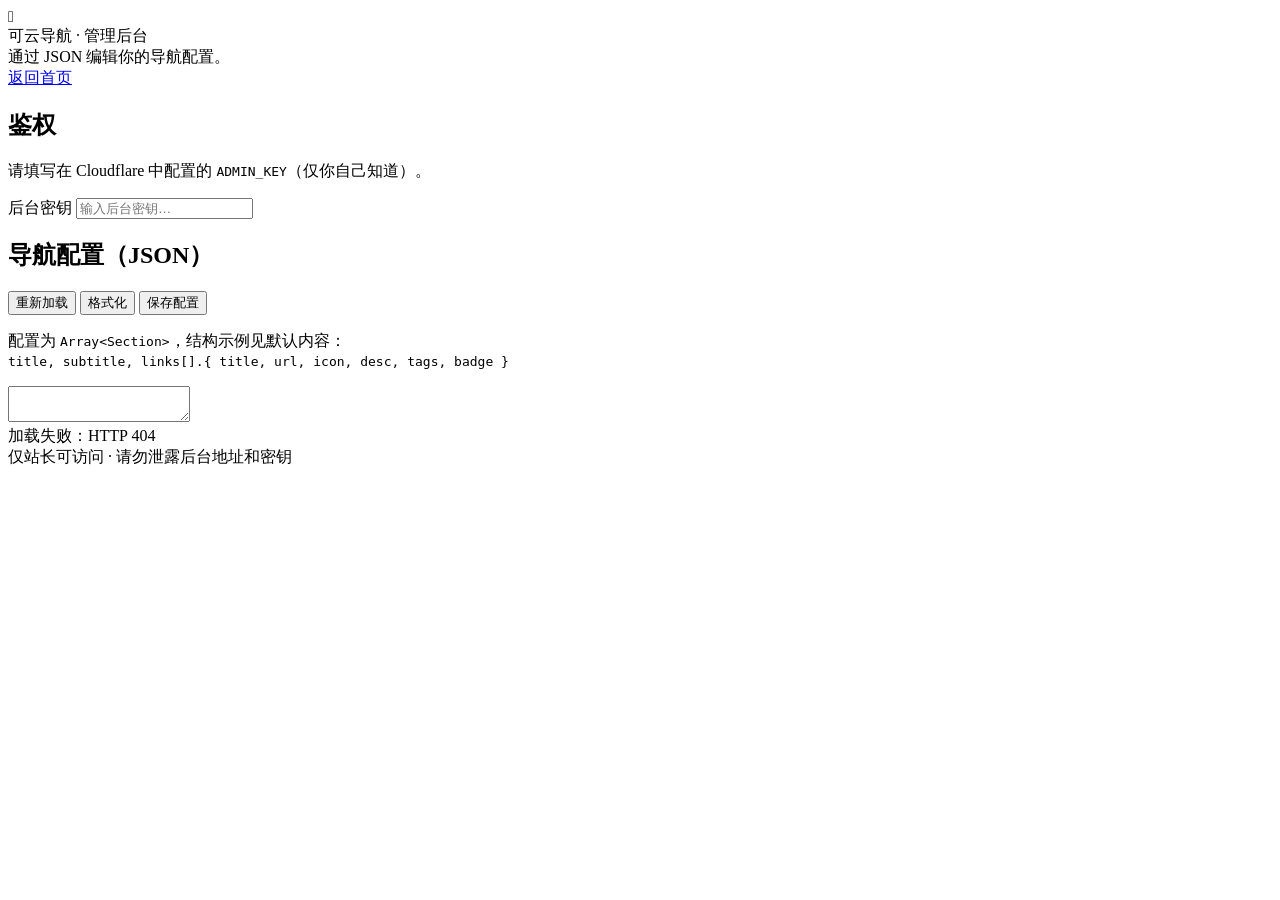
==== admin.html @ 422c258e "Create admin.html" ====
<!doctype html>
<html lang="zh-CN">
<head>
  <meta charset="UTF-8" />
  <meta name="viewport"
        content="width=device-width, initial-scale=1, maximum-scale=1, user-scalable=no" />
  <title>可云导航 · 后台管理</title>
  <link rel="stylesheet" href="./style.css" />
</head>
<body class="app app-light">
<div class="app-bg"></div>

<header class="app-header">
  <div class="brand">
    <div class="brand-icon"></div>
    <div class="brand-text">
      <div class="brand-title">可云导航 · 管理后台</div>
      <div class="brand-sub">通过 JSON 编辑你的导航配置。</div>
    </div>
  </div>

  <div class="header-actions">
    <a href="/" class="btn btn-ghost">返回首页</a>
  </div>
</header>

<main class="app-main admin-main">
  <section class="card admin-card">
    <h2>鉴权</h2>
    <p class="hint">
      请填写在 Cloudflare 中配置的 <code>ADMIN_KEY</code>（仅你自己知道）。
    </p>
    <div class="form-row">
      <label for="adminKey">后台密钥</label>
      <input id="adminKey" type="password" placeholder="输入后台密钥…" autocomplete="off" />
    </div>
  </section>

  <section class="card admin-card">
    <div class="admin-toolbar">
      <h2>导航配置（JSON）</h2>
      <div class="admin-buttons">
        <button id="loadBtn" class="btn btn-ghost">重新加载</button>
        <button id="formatBtn" class="btn btn-ghost">格式化</button>
        <button id="saveBtn" class="btn btn-primary">保存配置</button>
      </div>
    </div>
    <p class="hint">
      配置为 <code>Array&lt;Section&gt;</code>，结构示例见默认内容：<br/>
      <code>title, subtitle, links[].{ title, url, icon, desc, tags, badge }</code>
    </p>
    <textarea id="configText" spellcheck="false"></textarea>
    <div id="status" class="status-text"></div>
  </section>
</main>

<footer class="app-footer">
  <div>仅站长可访问 · 请勿泄露后台地址和密钥</div>
</footer>

<script>
  const adminKeyInput = document.getElementById('adminKey');
  const configText = document.getElementById('configText');
  const loadBtn = document.getElementById('loadBtn');
  const saveBtn = document.getElementById('saveBtn');
  const formatBtn = document.getElementById('formatBtn');
  const statusEl = document.getElementById('status');

  function setStatus(msg, type = 'info') {
    statusEl.textContent = msg;
    statusEl.className = 'status-text ' + (type === 'error' ? 'status-error' : '');
  }

  async function loadConfig() {
    setStatus('正在加载配置…');
    try {
      const res = await fetch('/api/nav');
      if (!res.ok) throw new Error('HTTP ' + res.status);
      const json = await res.json();
      configText.value = JSON.stringify(json, null, 2);
      setStatus('加载完成。');
    } catch (e) {
      console.error(e);
      setStatus('加载失败：' + e.message, 'error');
    }
  }

  async function saveConfig() {
    const key = adminKeyInput.value.trim();
    if (!key) {
      setStatus('请先输入后台密钥。', 'error');
      return;
    }
    const text = configText.value;
    let parsed;
    try {
      parsed = JSON.parse(text);
      if (!Array.isArray(parsed)) {
        throw new Error('根节点必须是数组（Array）。');
      }
    } catch (e) {
      setStatus('JSON 解析失败：' + e.message, 'error');
      return;
    }

    setStatus('正在保存配置…');
    try {
      const res = await fetch('/api/nav', {
        method: 'POST',
        headers: {
          'Content-Type': 'application/json',
          'X-Admin-Key': key
        },
        body: JSON.stringify(parsed)
      });
      const data = await res.json().catch(() => ({}));
      if (!res.ok || !data.ok) {
        throw new Error(data.error || '保存失败（HTTP ' + res.status + '）');
      }
      setStatus('保存成功！请刷新首页查看效果。');
    } catch (e) {
      console.error(e);
      setStatus('保存失败：' + e.message, 'error');
    }
  }

  function formatConfig() {
    try {
      const obj = JSON.parse(configText.value);
      configText.value = JSON.stringify(obj, null, 2);
      setStatus('格式化完成。');
    } catch (e) {
      setStatus('格式化失败：当前内容不是合法 JSON。', 'error');
    }
  }

  loadBtn.addEventListener('click', loadConfig);
  saveBtn.addEventListener('click', saveConfig);
  formatBtn.addEventListener('click', formatConfig);

  // 初次进入自动加载一次
  loadConfig();
</script>
</body>
</html>
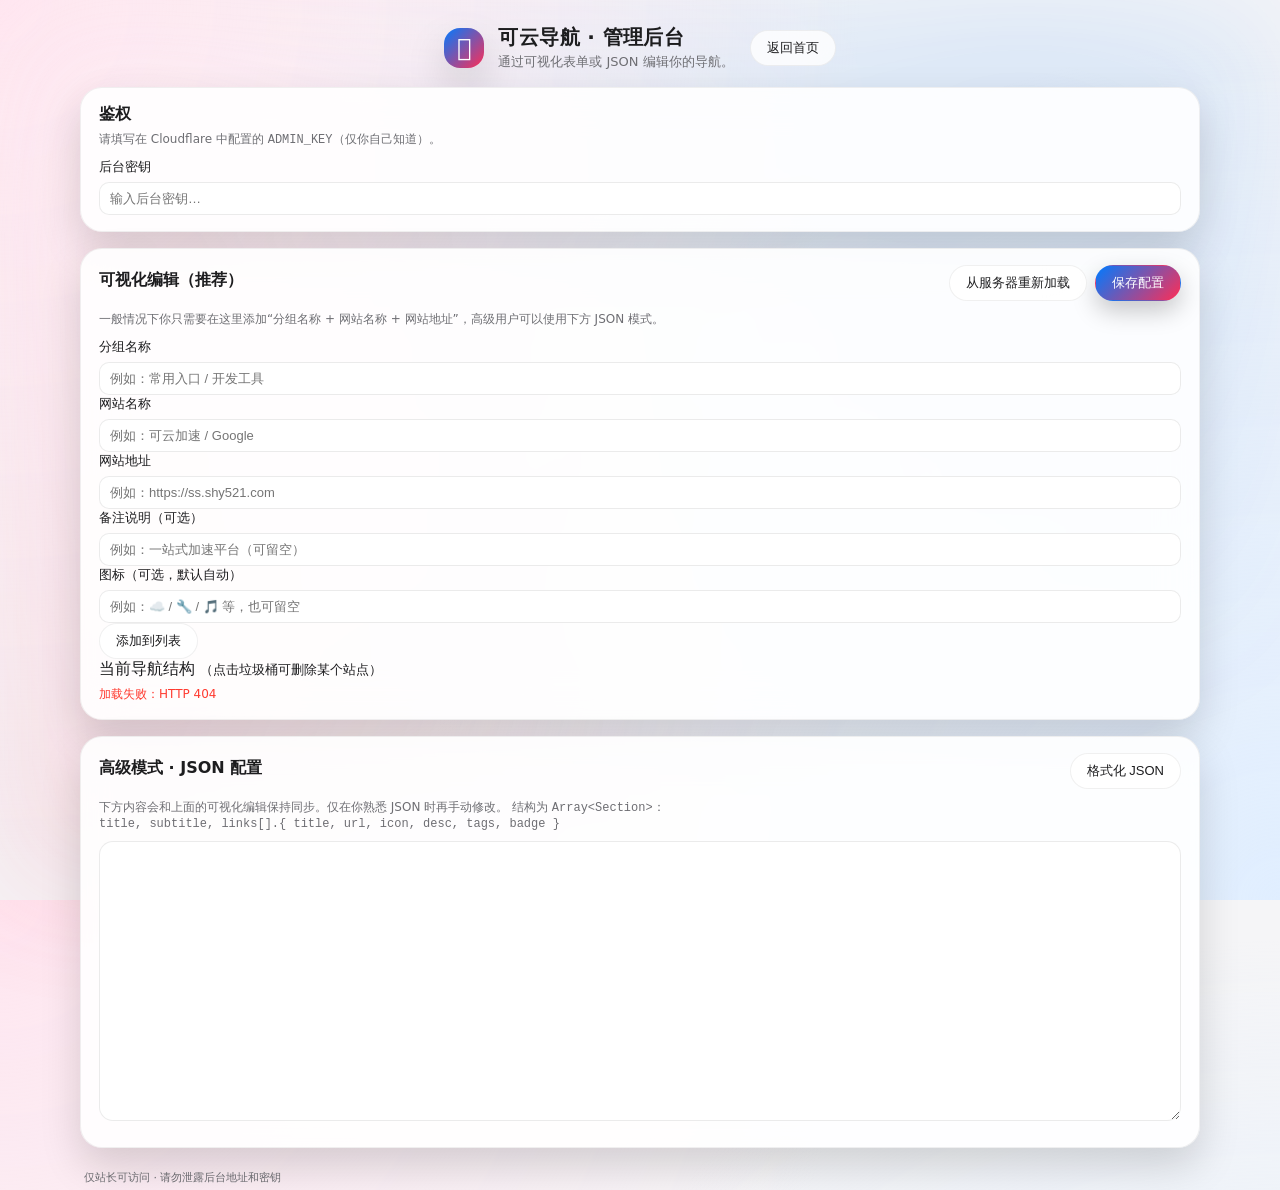
==== commit 8cd5e286: "Update admin.html" ====
--- a/admin.html
+++ b/admin.html
@@ -15,7 +15,7 @@
     <div class="brand-icon"></div>
     <div class="brand-text">
       <div class="brand-title">可云导航 · 管理后台</div>
-      <div class="brand-sub">通过 JSON 编辑你的导航配置。</div>
+      <div class="brand-sub">通过可视化表单或 JSON 编辑你的导航。</div>
     </div>
   </div>
 
@@ -25,6 +25,7 @@
 </header>
 
 <main class="app-main admin-main">
+  <!-- 鉴权 -->
   <section class="card admin-card">
     <h2>鉴权</h2>
     <p class="hint">
@@ -36,21 +37,73 @@
     </div>
   </section>
 
+  <!-- 可视化编辑区 -->
   <section class="card admin-card">
     <div class="admin-toolbar">
-      <h2>导航配置（JSON）</h2>
+      <h2>可视化编辑（推荐）</h2>
       <div class="admin-buttons">
-        <button id="loadBtn" class="btn btn-ghost">重新加载</button>
-        <button id="formatBtn" class="btn btn-ghost">格式化</button>
-        <button id="saveBtn" class="btn btn-primary">保存配置</button>
+        <button id="reloadBtn" class="btn btn-ghost">从服务器重新加载</button>
+        <button id="saveVisualBtn" class="btn btn-primary">保存配置</button>
       </div>
     </div>
     <p class="hint">
-      配置为 <code>Array&lt;Section&gt;</code>，结构示例见默认内容：<br/>
+      一般情况下你只需要在这里添加“分组名称 + 网站名称 + 网站地址”，高级用户可以使用下方 JSON 模式。
+    </p>
+
+    <div class="visual-editor">
+      <div class="visual-form">
+        <div class="form-row">
+          <label for="sectionName">分组名称</label>
+          <input id="sectionName" type="text" placeholder="例如：常用入口 / 开发工具" />
+        </div>
+        <div class="form-row">
+          <label for="siteName">网站名称</label>
+          <input id="siteName" type="text" placeholder="例如：可云加速 / Google" />
+        </div>
+        <div class="form-row">
+          <label for="siteUrl">网站地址</label>
+          <input id="siteUrl" type="url" placeholder="例如：https://ss.shy521.com" />
+        </div>
+        <div class="form-row">
+          <label for="siteDesc">备注说明（可选）</label>
+          <input id="siteDesc" type="text" placeholder="例如：一站式加速平台（可留空）" />
+        </div>
+        <div class="form-row">
+          <label for="siteIcon">图标（可选，默认自动）</label>
+          <input id="siteIcon" type="text" placeholder="例如：☁️ / 🔧 / 🎵 等，也可留空" />
+        </div>
+        <button id="addLinkBtn" class="btn btn-ghost" type="button">添加到列表</button>
+      </div>
+
+      <div class="visual-list">
+        <div class="visual-list-header">
+          <span>当前导航结构</span>
+          <small>（点击垃圾桶可删除某个站点）</small>
+        </div>
+        <div id="visualListBody" class="visual-list-body">
+          <!-- JS 渲染分组 + 链接列表 -->
+        </div>
+      </div>
+    </div>
+
+    <div id="visualStatus" class="status-text"></div>
+  </section>
+
+  <!-- JSON 高级编辑区 -->
+  <section class="card admin-card">
+    <div class="admin-toolbar">
+      <h2>高级模式 · JSON 配置</h2>
+      <div class="admin-buttons">
+        <button id="formatBtn" class="btn btn-ghost">格式化 JSON</button>
+      </div>
+    </div>
+    <p class="hint">
+      下方内容会和上面的可视化编辑保持同步。仅在你熟悉 JSON 时再手动修改。
+      结构为 <code>Array&lt;Section&gt;</code>：<br/>
       <code>title, subtitle, links[].{ title, url, icon, desc, tags, badge }</code>
     </p>
     <textarea id="configText" spellcheck="false"></textarea>
-    <div id="status" class="status-text"></div>
+    <div id="jsonStatus" class="status-text"></div>
   </section>
 </main>
 
@@ -60,50 +113,241 @@
 
 <script>
   const adminKeyInput = document.getElementById('adminKey');
+
+  const reloadBtn = document.getElementById('reloadBtn');
+  const saveVisualBtn = document.getElementById('saveVisualBtn');
+  const addLinkBtn = document.getElementById('addLinkBtn');
+
+  const sectionNameInput = document.getElementById('sectionName');
+  const siteNameInput = document.getElementById('siteName');
+  const siteUrlInput = document.getElementById('siteUrl');
+  const siteDescInput = document.getElementById('siteDesc');
+  const siteIconInput = document.getElementById('siteIcon');
+
+  const visualListBody = document.getElementById('visualListBody');
+  const visualStatus = document.getElementById('visualStatus');
+
   const configText = document.getElementById('configText');
-  const loadBtn = document.getElementById('loadBtn');
-  const saveBtn = document.getElementById('saveBtn');
   const formatBtn = document.getElementById('formatBtn');
-  const statusEl = document.getElementById('status');
-
-  function setStatus(msg, type = 'info') {
-    statusEl.textContent = msg;
-    statusEl.className = 'status-text ' + (type === 'error' ? 'status-error' : '');
-  }
-
-  async function loadConfig() {
-    setStatus('正在加载配置…');
+  const jsonStatus = document.getElementById('jsonStatus');
+
+  let navData = []; // 内存中的导航结构
+
+  function setVisualStatus(msg, type = 'info') {
+    visualStatus.textContent = msg;
+    visualStatus.className = 'status-text ' + (type === 'error' ? 'status-error' : '');
+  }
+
+  function setJsonStatus(msg, type = 'info') {
+    jsonStatus.textContent = msg;
+    jsonStatus.className = 'status-text ' + (type === 'error' ? 'status-error' : '');
+  }
+
+  // 从服务器加载配置
+  async function loadConfigFromServer() {
+    setVisualStatus('正在从服务器加载配置…');
+    setJsonStatus('');
     try {
       const res = await fetch('/api/nav');
       if (!res.ok) throw new Error('HTTP ' + res.status);
       const json = await res.json();
-      configText.value = JSON.stringify(json, null, 2);
-      setStatus('加载完成。');
+      if (!Array.isArray(json)) throw new Error('返回数据不是数组。');
+      navData = json;
+      syncJsonFromData();
+      renderVisualList();
+      setVisualStatus('加载完成。');
     } catch (e) {
       console.error(e);
-      setStatus('加载失败：' + e.message, 'error');
-    }
-  }
-
-  async function saveConfig() {
+      setVisualStatus('加载失败：' + e.message, 'error');
+    }
+  }
+
+  // 把 navData → 写入 JSON 文本框
+  function syncJsonFromData() {
+    configText.value = JSON.stringify(navData, null, 2);
+  }
+
+  // 把 JSON 文本 → 解析到 navData
+  function syncDataFromJson(showMessage = true) {
+    try {
+      const parsed = JSON.parse(configText.value || '[]');
+      if (!Array.isArray(parsed)) throw new Error('根节点必须是数组。');
+      navData = parsed;
+      renderVisualList();
+      if (showMessage) setJsonStatus('JSON 已解析并同步到可视化列表。');
+      return true;
+    } catch (e) {
+      console.error(e);
+      if (showMessage) setJsonStatus('JSON 解析失败：' + e.message, 'error');
+      return false;
+    }
+  }
+
+  // 渲染可视化列表
+  function renderVisualList() {
+    if (!Array.isArray(navData) || navData.length === 0) {
+      visualListBody.innerHTML = '<div class="status-text">当前没有任何导航数据，请在左侧添加。</div>';
+      return;
+    }
+
+    visualListBody.innerHTML = '';
+
+    navData.forEach((section, sIndex) => {
+      const sectionEl = document.createElement('div');
+      sectionEl.className = 'visual-section';
+
+      const headerEl = document.createElement('div');
+      headerEl.className = 'visual-section-header';
+      headerEl.innerHTML = `
+        <div class="visual-section-title">
+          <span>${section.title || '未命名分组'}</span>
+          ${section.subtitle ? `<small>${section.subtitle}</small>` : ''}
+        </div>
+        <div class="visual-section-tools">
+          <button type="button" data-action="delete-section" data-sindex="${sIndex}">删除分组</button>
+        </div>
+      `;
+
+      const listEl = document.createElement('div');
+      listEl.className = 'visual-links';
+
+      (section.links || []).forEach((link, lIndex) => {
+        const row = document.createElement('div');
+        row.className = 'visual-link-row';
+        row.innerHTML = `
+          <div class="visual-link-main">
+            <div class="visual-link-title">
+              <span class="icon">${link.icon || '⌘'}</span>
+              <span>${link.title || '未命名站点'}</span>
+            </div>
+            <div class="visual-link-url">${link.url || ''}</div>
+          </div>
+          <button type="button" class="visual-link-delete" data-action="delete-link" data-sindex="${sIndex}" data-lindex="${lIndex}">
+            🗑
+          </button>
+        `;
+        listEl.appendChild(row);
+      });
+
+      sectionEl.appendChild(headerEl);
+      sectionEl.appendChild(listEl);
+      visualListBody.appendChild(sectionEl);
+    });
+  }
+
+  // 处理删除点击
+  visualListBody.addEventListener('click', (e) => {
+    const btn = e.target.closest('button[data-action]');
+    if (!btn) return;
+    const action = btn.getAttribute('data-action');
+    const sIndex = Number(btn.getAttribute('data-sindex'));
+
+    if (action === 'delete-link') {
+      const lIndex = Number(btn.getAttribute('data-lindex'));
+      if (navData[sIndex] && navData[sIndex].links) {
+        navData[sIndex].links.splice(lIndex, 1);
+        if (navData[sIndex].links.length === 0) {
+          // 如果该分组已经空了，就一起删除
+          navData.splice(sIndex, 1);
+        }
+        syncJsonFromData();
+        renderVisualList();
+        setVisualStatus('已删除该站点。');
+      }
+    }
+
+    if (action === 'delete-section') {
+      if (navData[sIndex]) {
+        navData.splice(sIndex, 1);
+        syncJsonFromData();
+        renderVisualList();
+        setVisualStatus('已删除该分组及其下所有站点。');
+      }
+    }
+  });
+
+  // “添加到列表” 按钮
+  addLinkBtn.addEventListener('click', () => {
+    const sectionName = (sectionNameInput.value || '').trim() || '常用入口';
+    const siteName = (siteNameInput.value || '').trim();
+    const siteUrl = (siteUrlInput.value || '').trim();
+    const siteDesc = (siteDescInput.value || '').trim();
+    const siteIcon = (siteIconInput.value || '').trim();
+
+    if (!siteName || !siteUrl) {
+      setVisualStatus('网站名称和网站地址不能为空。', 'error');
+      return;
+    }
+
+    // 如果 JSON 文本被手动改过，先解析一遍
+    if (!syncDataFromJson(false)) {
+      setVisualStatus('当前 JSON 格式有问题，请先在高级模式中修正。', 'error');
+      return;
+    }
+
+    // 查找是否已经存在这个分组
+    let section = navData.find(s => (s.title || '').trim() === sectionName);
+    if (!section) {
+      section = {
+        title: sectionName,
+        subtitle: '',
+        links: []
+      };
+      navData.push(section);
+    }
+
+    // 加入新链接
+    section.links.push({
+      title: siteName,
+      url: siteUrl,
+      icon: siteIcon || guessIconByUrl(siteUrl, siteName),
+      desc: siteDesc,
+      tags: ''
+    });
+
+    // 同步到 JSON & 列表
+    syncJsonFromData();
+    renderVisualList();
+
+    // 清空站点输入框（分组名保留，方便连续加）
+    siteNameInput.value = '';
+    siteUrlInput.value = '';
+    siteDescInput.value = '';
+    siteIconInput.value = '';
+
+    setVisualStatus('已添加站点到分组「' + sectionName + '」。');
+  });
+
+  // 简单自动选一个图标
+  function guessIconByUrl(url, name) {
+    const u = (url || '').toLowerCase();
+    const n = (name || '').toLowerCase();
+    if (u.includes('music.apple') || n.includes('music')) return '🎵';
+    if (u.includes('github')) return '🐙';
+    if (u.includes('notion')) return '📘';
+    if (u.includes('google')) return '🔍';
+    if (u.includes('cloudflare')) return '⚡';
+    if (u.includes('shy521') || n.includes('加速')) return '☁️';
+    return '⌘';
+  }
+
+  // 从可视化/JSON 保存到服务器
+  async function saveConfigToServer() {
     const key = adminKeyInput.value.trim();
     if (!key) {
-      setStatus('请先输入后台密钥。', 'error');
-      return;
-    }
-    const text = configText.value;
-    let parsed;
-    try {
-      parsed = JSON.parse(text);
-      if (!Array.isArray(parsed)) {
-        throw new Error('根节点必须是数组（Array）。');
-      }
-    } catch (e) {
-      setStatus('JSON 解析失败：' + e.message, 'error');
-      return;
-    }
-
-    setStatus('正在保存配置…');
+      setVisualStatus('请先在上方输入后台密钥。', 'error');
+      return;
+    }
+
+    // 先保证 navData 与 JSON 一致
+    if (!syncDataFromJson(true)) {
+      setVisualStatus('当前 JSON 无法解析，请先修正。', 'error');
+      return;
+    }
+
+    setVisualStatus('正在保存配置…');
+    setJsonStatus('');
+
     try {
       const res = await fetch('/api/nav', {
         method: 'POST',
@@ -111,35 +355,38 @@
           'Content-Type': 'application/json',
           'X-Admin-Key': key
         },
-        body: JSON.stringify(parsed)
+        body: JSON.stringify(navData)
       });
       const data = await res.json().catch(() => ({}));
       if (!res.ok || !data.ok) {
         throw new Error(data.error || '保存失败（HTTP ' + res.status + '）');
       }
-      setStatus('保存成功！请刷新首页查看效果。');
+      setVisualStatus('保存成功！请刷新首页查看效果。');
     } catch (e) {
       console.error(e);
-      setStatus('保存失败：' + e.message, 'error');
-    }
-  }
-
+      setVisualStatus('保存失败：' + e.message, 'error');
+    }
+  }
+
+  // 格式化 JSON
   function formatConfig() {
     try {
       const obj = JSON.parse(configText.value);
       configText.value = JSON.stringify(obj, null, 2);
-      setStatus('格式化完成。');
+      syncDataFromJson(false);
+      setJsonStatus('格式化完成。');
     } catch (e) {
-      setStatus('格式化失败：当前内容不是合法 JSON。', 'error');
-    }
-  }
-
-  loadBtn.addEventListener('click', loadConfig);
-  saveBtn.addEventListener('click', saveConfig);
+      setJsonStatus('格式化失败：当前内容不是合法 JSON。', 'error');
+    }
+  }
+
+  // 事件绑定
+  reloadBtn.addEventListener('click', loadConfigFromServer);
+  saveVisualBtn.addEventListener('click', saveConfigToServer);
   formatBtn.addEventListener('click', formatConfig);
 
-  // 初次进入自动加载一次
-  loadConfig();
+  // 初始加载
+  loadConfigFromServer();
 </script>
 </body>
 </html>
--- a/style.css
+++ b/style.css
@@ -0,0 +1,483 @@
+*,
+*::before,
+*::after {
+  box-sizing: border-box;
+}
+
+:root {
+  --bg-main-light: #f5f5f7;
+  --bg-main-dark: #050509;
+  --card-bg-light: rgba(255, 255, 255, 0.9);
+  --card-bg-dark: rgba(15, 15, 20, 0.9);
+  --border-light: rgba(0, 0, 0, 0.06);
+  --border-dark: rgba(255, 255, 255, 0.06);
+  --text-main-light: #1d1d1f;
+  --text-main-dark: #f5f5f7;
+  --text-sub-light: #6e6e73;
+  --text-sub-dark: #a1a1aa;
+  --accent-blue: #007aff;
+  --accent-pink: #ff2d55;
+  --accent-green: #34c759;
+  --shadow-soft: 0 18px 40px rgba(0, 0, 0, 0.15);
+  --radius-xl: 22px;
+  --radius-lg: 18px;
+  --radius-pill: 999px;
+  --blur-bg: 20px;
+}
+
+html, body {
+  margin: 0;
+  padding: 0;
+  height: 100%;
+  font-family: system-ui, -apple-system, BlinkMacSystemFont, "SF Pro Text",
+    "Helvetica Neue", Arial, sans-serif;
+}
+
+body.app {
+  min-height: 100vh;
+  display: flex;
+  flex-direction: column;
+  position: relative;
+  color: var(--text-main-light);
+  background: radial-gradient(circle at top left, #ffe6f0 0, transparent 55%),
+              radial-gradient(circle at bottom right, #e0eeff 0, transparent 55%),
+              var(--bg-main-light);
+  padding: 16px;
+}
+
+body.app-dark {
+  color: var(--text-main-dark);
+  background: radial-gradient(circle at top left, #251526 0, transparent 55%),
+              radial-gradient(circle at bottom right, #081121 0, transparent 55%),
+              var(--bg-main-dark);
+}
+
+body.app-light .app-bg {
+  opacity: 0.7;
+}
+
+.app-bg {
+  position: fixed;
+  inset: 0;
+  pointer-events: none;
+  background:
+    radial-gradient(circle at 10% 20%, rgba(255, 255, 255, 0.18) 0, transparent 55%),
+    radial-gradient(circle at 80% 0%, rgba(0, 122, 255, 0.18) 0, transparent 55%),
+    radial-gradient(circle at 0% 100%, rgba(255, 45, 85, 0.18) 0, transparent 55%);
+  filter: blur(60px);
+  opacity: 0.35;
+  transition: opacity 0.3s ease;
+  z-index: -1;
+}
+
+.app-header {
+  display: flex;
+  align-items: center;
+  justify-content: space-between;
+  gap: 16px;
+  margin: 8px auto 16px;
+  max-width: 1120px;
+}
+
+.brand {
+  display: flex;
+  align-items: center;
+  gap: 14px;
+}
+
+.brand-icon {
+  width: 40px;
+  height: 40px;
+  border-radius: 16px;
+  background: linear-gradient(135deg, var(--accent-blue), var(--accent-pink));
+  display: flex;
+  align-items: center;
+  justify-content: center;
+  color: #fff;
+  font-size: 24px;
+  box-shadow: var(--shadow-soft);
+}
+
+.brand-text {
+  display: flex;
+  flex-direction: column;
+  gap: 2px;
+}
+
+.brand-title {
+  font-weight: 700;
+  font-size: 20px;
+  letter-spacing: 0.02em;
+}
+
+.brand-sub {
+  font-size: 13px;
+  color: var(--text-sub-light);
+}
+
+.app-dark .brand-sub {
+  color: var(--text-sub-dark);
+}
+
+.header-actions {
+  display: flex;
+  align-items: center;
+  gap: 10px;
+}
+
+.btn {
+  border-radius: var(--radius-pill);
+  border: 1px solid transparent;
+  padding: 8px 16px;
+  font-size: 13px;
+  font-weight: 500;
+  cursor: pointer;
+  outline: none;
+  display: inline-flex;
+  align-items: center;
+  justify-content: center;
+  gap: 6px;
+  transition: all 0.18s ease;
+  text-decoration: none;
+}
+
+.btn-primary {
+  background: linear-gradient(135deg, var(--accent-blue), var(--accent-pink));
+  color: #fff;
+  box-shadow: 0 10px 24px rgba(0, 0, 0, 0.22);
+}
+
+.btn-primary:hover {
+  transform: translateY(-1px) scale(1.01);
+  box-shadow: 0 14px 30px rgba(0, 0, 0, 0.28);
+}
+
+.btn-ghost {
+  background: rgba(255, 255, 255, 0.08);
+  border-color: rgba(255, 255, 255, 0.26);
+  color: inherit;
+  backdrop-filter: blur(20px);
+}
+
+.app-light .btn-ghost {
+  background: rgba(255, 255, 255, 0.8);
+  border-color: rgba(0, 0, 0, 0.06);
+}
+
+.btn-ghost:hover {
+  background: rgba(255, 255, 255, 0.18);
+}
+
+/* 主体 */
+
+.app-main {
+  flex: 1;
+  max-width: 1120px;
+  width: 100%;
+  margin: 0 auto 16px;
+}
+
+.search-section {
+  margin-bottom: 16px;
+}
+
+.search-section input {
+  width: 100%;
+  padding: 12px 16px;
+  border-radius: var(--radius-pill);
+  border: 1px solid rgba(255, 255, 255, 0.7);
+  background: rgba(255, 255, 255, 0.75);
+  outline: none;
+  font-size: 14px;
+  box-shadow: 0 12px 30px rgba(0, 0, 0, 0.12);
+  backdrop-filter: blur(20px);
+}
+
+.app-dark .search-section input {
+  background: rgba(15, 15, 20, 0.96);
+  border-color: rgba(255, 255, 255, 0.1);
+  color: var(--text-main-dark);
+  box-shadow: 0 12px 36px rgba(0, 0, 0, 0.6);
+}
+
+.section-list {
+  display: flex;
+  flex-direction: column;
+  gap: 20px;
+}
+
+.nav-section {
+  border-radius: var(--radius-xl);
+  padding: 18px 18px 16px;
+  background: var(--card-bg-light);
+  border: 1px solid var(--border-light);
+  backdrop-filter: blur(var(--blur-bg));
+  box-shadow: 0 16px 40px rgba(0, 0, 0, 0.18);
+}
+
+.app-dark .nav-section {
+  background: var(--card-bg-dark);
+  border-color: var(--border-dark);
+  box-shadow: 0 18px 50px rgba(0, 0, 0, 0.75);
+}
+
+.nav-section-header {
+  display: flex;
+  justify-content: space-between;
+  align-items: baseline;
+  gap: 12px;
+  margin-bottom: 12px;
+}
+
+.nav-section-title {
+  margin: 0;
+  font-size: 17px;
+  font-weight: 650;
+}
+
+.nav-section-subtitle {
+  margin: 2px 0 0;
+  font-size: 13px;
+  color: var(--text-sub-light);
+}
+
+.app-dark .nav-section-subtitle {
+  color: var(--text-sub-dark);
+}
+
+.card-grid {
+  display: grid;
+  grid-template-columns: repeat(auto-fill, minmax(210px, 1fr));
+  gap: 12px;
+}
+
+.nav-card {
+  display: flex;
+  align-items: flex-start;
+  gap: 10px;
+  padding: 10px 12px;
+  border-radius: var(--radius-lg);
+  text-decoration: none;
+  color: inherit;
+  background: rgba(255, 255, 255, 0.9);
+  border: 1px solid rgba(0, 0, 0, 0.04);
+  box-shadow: 0 8px 22px rgba(0, 0, 0, 0.06);
+  backdrop-filter: blur(10px);
+  transition: all 0.16s ease;
+}
+
+.app-dark .nav-card {
+  background: rgba(10, 10, 15, 0.98);
+  border-color: rgba(255, 255, 255, 0.03);
+  box-shadow: 0 12px 32px rgba(0, 0, 0, 0.9);
+}
+
+.nav-card:hover {
+  transform: translateY(-2px);
+  box-shadow: 0 18px 40px rgba(0, 0, 0, 0.25);
+  border-color: rgba(0, 122, 255, 0.35);
+}
+
+.nav-card-icon {
+  min-width: 30px;
+  height: 30px;
+  border-radius: 12px;
+  background: radial-gradient(circle at 20% 0%, #fff 0, transparent 45%),
+              linear-gradient(135deg, var(--accent-blue), var(--accent-pink));
+  display: flex;
+  align-items: center;
+  justify-content: center;
+  color: white;
+  font-size: 17px;
+  box-shadow: 0 10px 22px rgba(0, 122, 255, 0.45);
+}
+
+.nav-card-content {
+  flex: 1;
+  min-width: 0;
+}
+
+.nav-card-title-row {
+  display: flex;
+  align-items: baseline;
+  justify-content: space-between;
+  gap: 6px;
+}
+
+.nav-card-title {
+  font-size: 14px;
+  font-weight: 600;
+  white-space: nowrap;
+  text-overflow: ellipsis;
+  overflow: hidden;
+}
+
+.nav-card-badge {
+  font-size: 11px;
+  padding: 2px 8px;
+  border-radius: 999px;
+  background: rgba(0, 122, 255, 0.12);
+  color: var(--accent-blue);
+}
+
+.nav-card-desc {
+  margin-top: 4px;
+  font-size: 12px;
+  color: var(--text-sub-light);
+}
+
+.app-dark .nav-card-desc {
+  color: var(--text-sub-dark);
+}
+
+.nav-card-meta {
+  margin-top: 2px;
+  font-size: 11px;
+  color: var(--text-sub-light);
+}
+
+/* 后台 */
+
+.admin-main {
+  display: flex;
+  flex-direction: column;
+  gap: 16px;
+}
+
+.card.admin-card {
+  border-radius: var(--radius-xl);
+  padding: 16px 18px;
+  background: var(--card-bg-light);
+  border: 1px solid var(--border-light);
+  backdrop-filter: blur(var(--blur-bg));
+  box-shadow: var(--shadow-soft);
+}
+
+.app-dark .card.admin-card {
+  background: var(--card-bg-dark);
+  border-color: var(--border-dark);
+}
+
+.card.admin-card h2 {
+  margin: 0 0 6px;
+  font-size: 16px;
+}
+
+.hint {
+  margin: 0 0 10px;
+  font-size: 12px;
+  color: var(--text-sub-light);
+}
+
+.app-dark .hint {
+  color: var(--text-sub-dark);
+}
+
+.form-row {
+  display: flex;
+  flex-direction: column;
+  gap: 6px;
+}
+
+.form-row label {
+  font-size: 13px;
+  font-weight: 500;
+}
+
+.form-row input {
+  border-radius: 10px;
+  padding: 8px 10px;
+  border: 1px solid rgba(0, 0, 0, 0.08);
+  outline: none;
+  font-size: 13px;
+  background: rgba(255, 255, 255, 0.9);
+}
+
+.app-dark .form-row input {
+  background: rgba(15, 15, 20, 0.96);
+  border-color: rgba(255, 255, 255, 0.1);
+  color: var(--text-main-dark);
+}
+
+.admin-toolbar {
+  display: flex;
+  align-items: center;
+  justify-content: space-between;
+  gap: 10px;
+  margin-bottom: 10px;
+}
+
+.admin-toolbar h2 {
+  margin: 0;
+}
+
+.admin-buttons {
+  display: flex;
+  align-items: center;
+  gap: 8px;
+}
+
+#configText {
+  width: 100%;
+  min-height: 280px;
+  font-family: ui-monospace, SFMono-Regular, Menlo, Monaco, Consolas,
+    "Liberation Mono", "Courier New", monospace;
+  font-size: 12px;
+  padding: 10px 12px;
+  border-radius: 14px;
+  border: 1px solid rgba(0, 0, 0, 0.08);
+  resize: vertical;
+  background: rgba(255, 255, 255, 0.95);
+}
+
+.app-dark #configText {
+  background: rgba(8, 8, 12, 0.96);
+  border-color: rgba(255, 255, 255, 0.08);
+  color: var(--text-main-dark);
+}
+
+.status-text {
+  margin-top: 6px;
+  font-size: 12px;
+  color: var(--text-sub-light);
+}
+
+.app-dark .status-text {
+  color: var(--text-sub-dark);
+}
+
+.status-error {
+  color: #ff3b30;
+}
+
+/* 页脚 */
+
+.app-footer {
+  max-width: 1120px;
+  width: 100%;
+  margin: 0 auto;
+  padding: 6px 4px;
+  font-size: 11px;
+  color: var(--text-sub-light);
+}
+
+.app-dark .app-footer {
+  color: var(--text-sub-dark);
+}
+
+/* 响应式 */
+
+@media (max-width: 768px) {
+  body.app {
+    padding: 10px;
+  }
+
+  .app-header {
+    flex-direction: column;
+    align-items: flex-start;
+  }
+
+  .card-grid {
+    grid-template-columns: repeat(auto-fill, minmax(170px, 1fr));
+  }
+}
